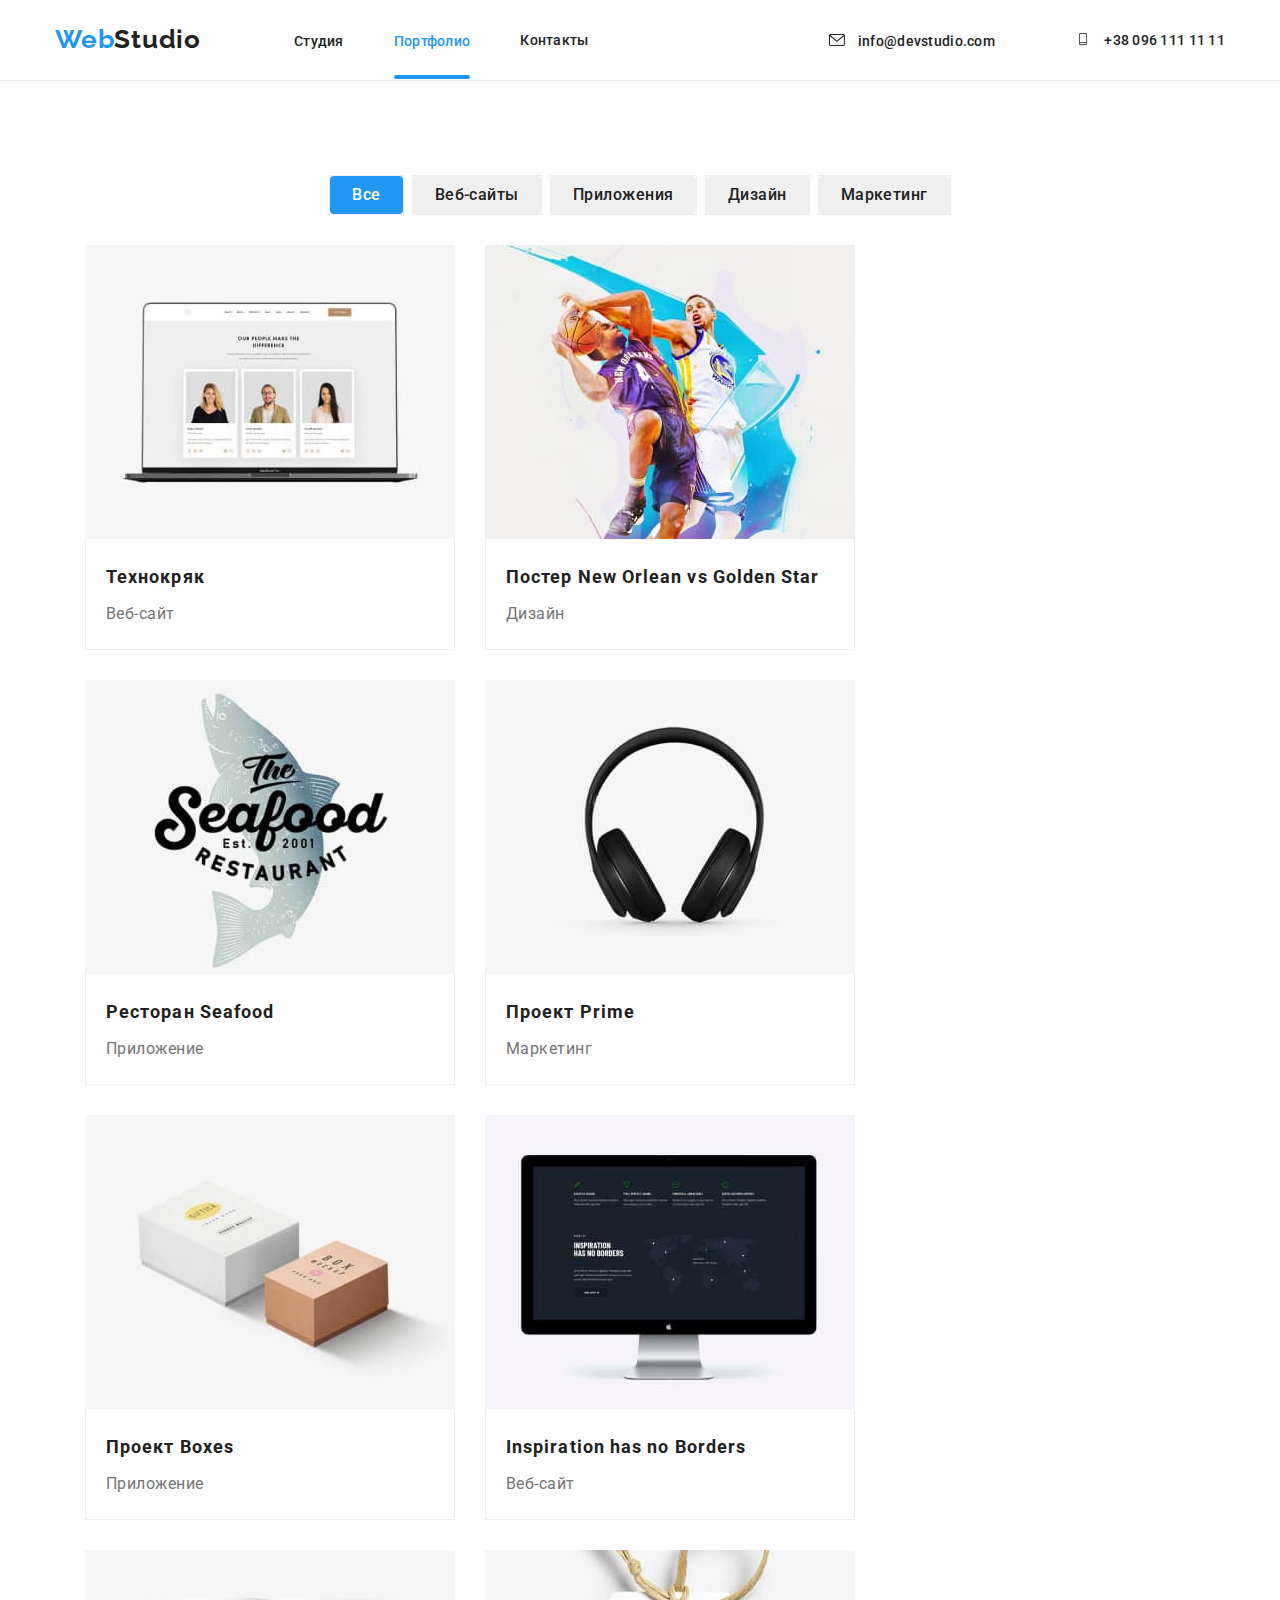
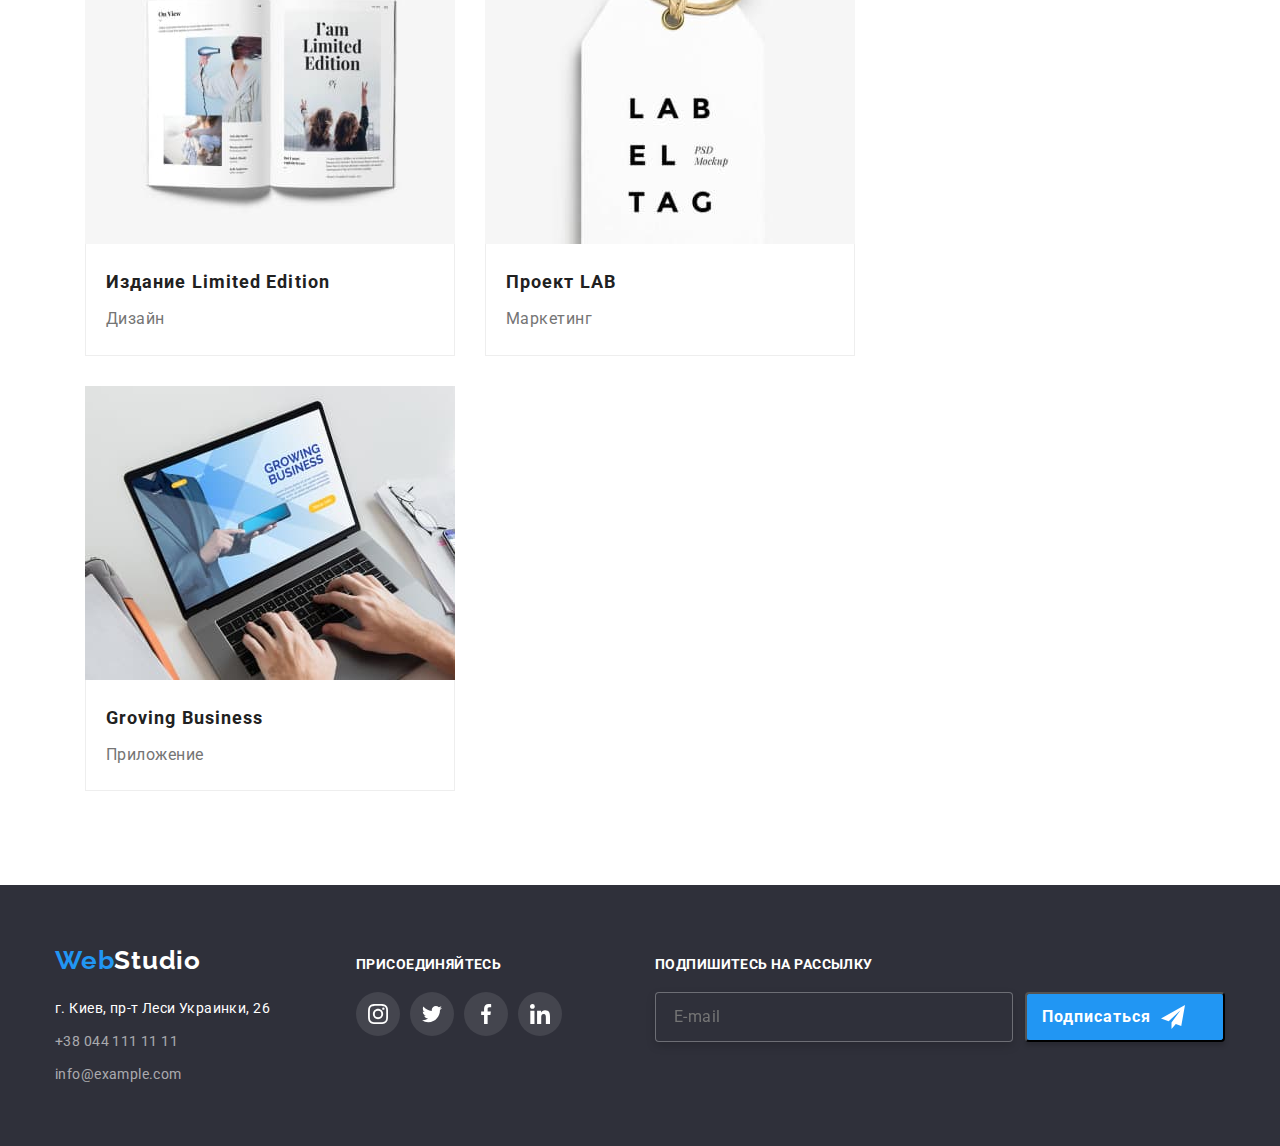
==== portfolio.html @ 5fe562ab "first commit" ====
<!--PORTFOLIO-NAVIGATION-->

<!DOCTYPE html>
<html lang="ru">

<head>
    <meta charset="UTF-8">
    <meta http-equiv="X-UA-Compatible" content="IE=edge">
    <meta name="viewport" content="width=device-width, initial-scale=1.0">
    <title>WebStudio</title>
    <link rel="preconnect" href="https://fonts.googleapis.com">
    <link rel="preconnect" href="https://fonts.gstatic.com" crossorigin>
    <link href="https://fonts.googleapis.com/css2?family=Raleway:wght@700&family=Roboto:wght@400;500;700;900&display=swap"
        rel="stylesheet"> 
    <link rel="stylesheet" href="./css/styles.css">
    <link rel="stylesheet" href="https://cdnjs.cloudflare.com/ajax/libs/modern-normalize/1.0.0/modern-normalize.min.css" />
    <link rel="stylesheet" href="./css/main.min.css">
</head>


<!--HEADER-->
<header class="header">
    <div class="container header-container">
        <nav class="navigation">
            <a class="logo link" href="./">
                <span class="web">Web</span><span class="studio">Studio</span>
            </a>
            <ul class="menu-list list">
                <li class="menu-item">
                    <a class="menu-link link" href="./index.html">Студия</a>
                </li>
                <li class="menu-item">
                    <a class="menu-link link current" href="./portfolio.html">Портфолио</a>
                </li>
                <li class="menu-item">
                    <a class="menu-link link" href="">Контакты</a>
                </li>
            </ul>
        </nav>
        <ul class="menu-list list">
            <li class="menu-item">
                <a class="mail-link link" href="mailto:info@devstudio.com">
                    <svg class="header-social-list-icon">
                        <use href="./image/for-sprite/sprite.svg#icon-envelope"></use>
                    </svg>
                    info@devstudio.com</a>
            </li>
            <li class="menu-item">
                <a class="tel-link link" href="tel:+380961111111">
                    <svg class="header-social-list-icon">
                        <use href="./image/for-sprite/sprite.svg#icon-cell"></use>
                    </svg>
                    +38 096 111 11 11</a>
            </li>
        </ul>
    </div>
</header>
<main>

    <!--FILTERS-->

    <section class="filters">
        <div class="container">
            <h2 hidden>Портфолио</h2>
            <ul class="filters-list list section-filters">
                <li class="filters-list-item">
                    <button class="filters-title modal-btn-portfolio" type="button">Все</button>
                </li>
                <li class="filters-list-item">
                    <button class="filters-title" type="button">Веб-сайты</button>
                </li>
                <li class="filters-list-item">
                    <button class="filters-title" type="button">Приложения</button>
                </li>
                <li class="filters-list-item">
                    <button class="filters-title" type="button">Дизайн</button>
                </li>
                <li class="filters-list-item">
                    <button class="filters-title" type="button">Маркетинг</button>
                </li>
            </ul>
        
    

            <!--PROJECT-->


            <h2 hidden>Проэкты</h2>
            <ul class="project-list list">
                <li class="project-list-item">
        <a href="" class="project-list-link-wrapper link">
            <div class="project-list-img-wrapper">
                    <img src="./image-portfolio/portfolio-img_1.jpg" alt="ноут-бук" width="370" height="294">
                    <p class="overlay">Технокряк это современная площадка распространения коронавируса. Компании используют эту платформу для цифрового
                    шпионажа и атак на защищённые сервера конкурентов.</p>
            </div>
            <div class="project-description-item-project">    
                    <h3 class="project-description">
                        Технокряк
                    </h3>
                    <p class="project-description-item">
                        Веб-сайт
                    </p>
            </div>
        </a>
                </li>
                <li class="project-list-item">
        <a href="" class="project-list-link-wrapper link">
            <div class="project-list-img-wrapper">
                    <img src="./image-portfolio/portfolio-img_2.jpg" alt="баскетбол" width="370" height="294">
                    <p class="overlay">Технокряк это современная площадка распространения коронавируса. Компании используют эту платформу
                        для цифрового
                        шпионажа и атак на защищённые сервера конкурентов.</p>
            </div>
            <div class="project-description-item-project">
                    <h3 lang="en" class="project-description">
                        Постер New Orlean vs Golden Star
                    </h3>
                    <p class="project-description-item">
                        Дизайн
                    </p>
            </div>
        </a>
                </li>
                <li class="project-list-item">
        <a href="" class="project-list-link-wrapper link">
            <div class="project-list-img-wrapper">
                    <img src="./image-portfolio/portfolio-img_3.jpg" alt="рыбка" width="370" height="294">
                    <p class="overlay">Технокряк это современная площадка распространения коронавируса. Компании используют эту платформу
                        для цифрового
                        шпионажа и атак на защищённые сервера конкурентов.</p>
            </div>
            <div class="project-description-item-project">
                    <h3 lang="en" class="project-description">
                        Ресторан Seafood
                    </h3>
                    <p class="project-description-item">
                        Приложение
                    </p>
            </div>
        </a>
                </li>
                <li class="project-list-item">
        <a href="" class="project-list-link-wrapper link">
            <div class="project-list-img-wrapper">
                    <img src="./image-portfolio/portfolio-img_4.jpg" alt="наушники" width="370" height="294">
                    <p class="overlay">Технокряк это современная площадка распространения коронавируса. Компании используют эту платформу
                        для цифрового
                        шпионажа и атак на защищённые сервера конкурентов.</p>
            </div>
            <div class="project-description-item-project">
                    <h3 lang="en" class="project-description">
                        Проект Prime
                    </h3>
                    <p class="project-description-item">
                        Маркетинг
                    </p>
            </div>
        </a>
                </li>
                <li class="project-list-item">
        <a href="" class="project-list-link-wrapper link">
            <div class="project-list-img-wrapper">
                    <img src="./image-portfolio/portfolio-img_5.jpg" alt="коробки" width="370" height="294">
                    <p class="overlay">Технокряк это современная площадка распространения коронавируса. Компании используют эту платформу
                        для цифрового
                        шпионажа и атак на защищённые сервера конкурентов.</p>
            </div>
            <div class="project-description-item-project">
                    <h3 lang="en" class="project-description">
                        Проект Boxes
                    </h3>
                    <p class="project-description-item">
                        Приложение
                    </p>
            </div>
        </a>
                </li>
                <li class="project-list-item">
        <a href="" class="project-list-link-wrapper link">
            <div class="project-list-img-wrapper">
                    <img src="./image-portfolio/portfolio-img_6.jpg" alt="монитор" width="370" height="294">
                    <p class="overlay">Технокряк это современная площадка распространения коронавируса. Компании используют эту платформу
                        для цифрового
                        шпионажа и атак на защищённые сервера конкурентов.</p>
            </div>
            <div class="project-description-item-project">
                    <h3 lang="en" class="project-description">
                        Inspiration has no Borders
                    </h3>
                    <p class="project-description-item">
                        Веб-сайт
                    </p>
            </div>
        </a>
                </li>
                <li class="project-list-item">
        <a href="" class="project-list-link-wrapper link">
            <div class="project-list-img-wrapper">
                    <img src="./image-portfolio/portfolio-img_7.jpg" alt="книга" width="370" height="294">
                    <p class="overlay">Технокряк это современная площадка распространения коронавируса. Компании используют эту платформу
                        для цифрового
                        шпионажа и атак на защищённые сервера конкурентов.</p>
            </div>
            <div class="project-description-item-project">
                    <h3 lang="en" class="project-description">
                        Издание Limited Edition
                    </h3>
                    <p class="project-description-item">
                        Дизайн
                    </p>
            </div>
        </a>
                </li>
                <li class="project-list-item">
        <a href="" class="project-list-link-wrapper link">
            <div class="project-list-img-wrapper">
                    <img src="./image-portfolio/portfolio-img_8.jpg" alt="значек" width="370" height="294">
                    <p class="overlay">Технокряк это современная площадка распространения коронавируса. Компании используют эту платформу
                        для цифрового
                        шпионажа и атак на защищённые сервера конкурентов.</p>        
            </div>
            <div class="project-description-item-project">
                    <h3 lang="en" class="project-description">
                        Проект LAB
                    </h3>
                    <p class="project-description-item">
                        Маркетинг
                    </p>
            </div>
        </a>
                </li>
                <li class="project-list-item">
        <a href="" class="project-list-link-wrapper link">
            <div class="project-list-img-wrapper">
                    <img src="./image-portfolio/portfolio-img_9.jpg" alt="печатает на ноут-буке" width="370" height="294">
                    <p class="overlay">Технокряк это современная площадка распространения коронавируса. Компании используют эту платформу
                        для цифрового
                        шпионажа и атак на защищённые сервера конкурентов.</p>
            </div>
            <div class="project-description-item-project">
                    <h3 lang="en" class="project-description">
                        Groving Business
                    </h3>
                    <p class="project-description-item">
                        Приложение
                    </p>
            </div>
        </a>
                </li>
            </ul>
        </div>
    </section>
</main>

    <!--CONTACT INFORMATION PORTFOLIO-->

    <footer class="footer container-portfolio">
        <div class="contact container">

        <div class="footer-adress">
            <a class="logo-footer link" href="./">
                <span class="web">Web</span><span class="studio-logo">Studio</span>
            </a>
            <ul class="footer-list list">
                <li class="footer-contact">
                    <a class="contact-adress-link link" href="https://goo.gl/maps/T49ANadvn7GRpvFc9" target="_blank"
                        rel="noopener noreferrer">г. Киев, пр-т Леси Украинки, 26</a>
                </li>
                <li class="footer-contact">
                    <a class="contact-link link" href="tel:+380441111111">+38 044 111 11 11</a>
                </li>
                <li class="footer-contact">
                    <a class="contact-link link" href="mailto:info@example.com">info@example.com</a>
                </li>
            </ul>
        </div>
        
        <div class="footer-list-adress">
                
                    <p class="footer-social-contact-link">
                        Присоединяйтесь
                    </p>
                
            
            <ul class="footer-social-list list">
                <li class="footer-social-list-item">
                    <a href="" class="footer-social-list-link">
                        <svg class="social-list-icon">
                            <use href="./image/for-sprite/sprite.svg#icon-instagram"></use>
                        </svg>
                    </a>
                </li>
                <li class="footer-social-list-item">
                    <a href="" class="footer-social-list-link">
                        <svg class="social-list-icon">
                            <use href="./image/for-sprite/sprite.svg#icon-twitter"></use>
                        </svg>
                    </a>
                </li>
                <li class="footer-social-list-item">
                    <a href="" class="footer-social-list-link">
                        <svg class="social-list-icon">
                            <use href="./image/for-sprite/sprite.svg#icon-facebook"></use>
                        </svg>
                    </a>
                </li>
                <li class="footer-social-list-item">
                    <a href="" class="footer-social-list-link">
                        <svg class="social-list-icon">
                            <use href="./image/for-sprite/sprite.svg#icon-linkedin"></use>
                        </svg>
                    </a>
                </li>
            </ul>
        </div>
        <div class="footer-social-form">
            <p class="footer-social-form-head">
                Подпишитесь на рассылку
            </p>
        <form action="#" class="footer-form-input-wrapper">
                <input type="email" class="footer-form-email" name="user-email" placeholder="E-mail" required>
                <button type="submit" class="footer-form-btn">Подписаться
                    <svg class="footer-form-icon"><use href=./image/for-sprite/sprite.svg#icon-icon-send></use>
                    </svg>
                </button>
            
        </form>
        </div>
    </div>
        </div>
    </footer>

    
    
</body>
---- css/styles.css ----
/* ========= HEADER ========== */




/* ========= END HEADER ========== */

/* ========= HERO ========== */





/* ========= END HERO ========== */

/* ========= FEATURES ========== */



/* ========= END FEATURES ========== */

/* ========= BOX ========== */



/* ========= END BOX ========== */

/* ========= ABOUT ========== */



/* ========= END ABOUT ========== */




/* ========= REGULAR CUSTOMERS ========== */



/* ========= END REGULAR CUSTOMERS ========== */


/* ========= CONTACT INFORMATION ========== */










/* ========= END CONTACT INFORMATION ========== */


/* ========= PORTFOLIO-NAVIGATION ========== */


/* ========= HEADER ========== */

.header {
border-bottom: 1px solid #ececec;
}

.logo {
margin-right: 93px;
font-family: var(--secondary-font);
font-weight: 700;
font-size: 26px;
line-height: 1.20;
letter-spacing: 0.03em;
color: var(--accent-color);
}

.menu-item:not(:last-child) {
margin-right: 50px;
}

.studio {
    color: var(--meny-color);
}

.menu-link,
.mail-link,
.tel-link {
font-weight: 500;
font-size: 14px;
line-height: 1.15;
letter-spacing: 0.02em;
}

.menu-link {
color: var(--meny-color);
position: relative;
}

.mail-link,
.tel-link {
 color: var(--tel-link-color);   
}

.menu-link:hover,
.menu-link:focus {
color: var(--accent-color);
}

.menu-link.current {
color: var(--accent-color);
}

.mail-link {
color: var(--tel-link-color);
margin-left: auto;
margin-right: 30px;
}

.mail-link:hover,
.mail-link:focus {
color: var(--accent-color); 
}

.tel-link:hover,
.tel-link:focus {
color: var(--accent-color);
}


/* ========= END HEADER ========== */

/* ========= FILTERS ========== */


.filters {
padding-top: 94px;
padding-bottom: 94px;
}


.section-filters {
display: flex;
justify-content: center;
margin-bottom: 50px;
}

.filters-list-item {
background: var(--title-text-color);
border: 1px solid #EEEEEE;
box-sizing: border-box;
}

.filters-title {
font-family: var(--main-font);
height: 38px;
padding-left: 22px;
padding-top: 6px;
padding-right: 22px;
padding-bottom: 6px;
font-weight: 500;
font-size: 16px;
line-height: 1.63;
letter-spacing: 0.03em;
cursor: pointer;
color: var(--meny-color);
border: none;
border-radius: 4px;
transition: background-color 500ms, fill 500ms linear;
}



.modal-btn-portfolio {
padding-left: 22px;
padding-top: 6px;
padding-right: 22px;
padding-bottom: 6px;
font-weight: 500;
font-size: 16px;
line-height: 1.63;
cursor: pointer;
background: var(--accent-color);
display: flex;
align-items: center;
text-align: center;
letter-spacing: 0.03em;
color: var(--title-text-color);
}


 .rectangle {
position: absolute;
background: var(--accent-color);
color: var(--title-text-color);
}

.filters-title:hover,
.filters-title:focus {
    color: var(--title-text-color);
    background-color: var(--accent-color);
    box-shadow: 0px 1px 1px rgba(0, 0, 0, 0.12), 0px 4px 4px rgba(0, 0, 0, 0.06), 1px 4px 6px rgba(0, 0, 0, 0.16);
}

/* ========= END FILTERS ========== */

/* ========= PROJECT ========== */

.project-list-link-wrapper {
display: block;
}
    
.project-list-link-wrapper:hover,
.project-list-link-wrapper:focus {
box-shadow: 0px 1px 1px rgba(0, 0, 0, 0.12), 0px 4px 4px rgba(0, 0, 0, 0.06), 1px 4px 6px rgba(0, 0, 0, 0.16);
}

.project-description {
font-family: var(--main-font);
font-weight: 700;
font-size: 18px;
line-height: 2;
letter-spacing: 0.06em;
color: var(--meny-color);
}

.project-description-item {
font-family: var(--main-font);
margin-top: 4px;
font-weight: 400;
font-size: 16px;
line-height: 1.88;
letter-spacing: 0.03em;
color: var(--tel-link-color);
}

.project-description-item-project {
background: var(--title-text-color);
padding-left: 24px;
padding-bottom: 20px;
box-sizing: border-box;
border: 1px solid #EEEEEE;
border-top: 0;
padding: 20px;
padding-right: 24px;
}

.project-list {
margin-left: 215px;
display: flex;
flex-wrap: wrap;
margin-top: -30px;
margin-left: -30px;
}

.project-list-item {
flex-basis: calc((100% - 3 * 30px) / 3);
margin-top: 30px;
margin-left: 30px;
}

.filters-list-item:not(:last-child) {
margin-right: 8px;
}

.project-list-link-wrapper {
display: block;
}

.project-list-img-wrapper {
position: relative;
overflow: hidden;
}

.overlay {
font-family: var(--main-font);
font-weight: 400;
font-size: 18px;
line-height: 28px;
letter-spacing: 0.03em;
position: absolute;
background-color: rgba(33, 150, 243, 0.9);
color: var(--title-text-color);
overflow: auto;
padding-left: 24px;
padding-right: 24px;
padding-top: 63px;
top: 0;
left: 0;
width: 100%;
height: 100%;

transform: translateY(100%);
transition: transform 500ms linear;
}

.project-list-link-wrapper:hover .overlay,
.project-list-link-wrapper:focus .overlay {
transform: translateY(0%);
}

/* ========= END PROJECT ========== */

/* ========= CONTACT INFORMATION PORTFOLIO ========== */


.container-portfolio {
background: var(--background-color);
}

.studio-logo {
color: var(--title-text-color);
}

.contact-adress-link {
color: var(--title-text-color);
}

.contact-link {
color: var(--contact-color);
}

/* ========= END CONTACT INFORMATION PORTFOLIO ========== */

/* ========= END PORTFOLIO-NAVIGATION ========== */
---- css/main.min.css ----
:root{--main-font: 'Roboto', sans-serif;--secondary-font: 'Raleway', sans-serif ;--accent-color: #2196F3;--meny-color: #212121;--tel-link-color: #757575;--title-text-color: #FFFFFF;--background-color: #2F303A;--contact-color: rgba(255, 255, 255, 0.6);--background-button: #188CE8;--background-about: #F5F4FA;--background-section: #E5E5E5}h1,h2,h3,h4,h5,h6,p{margin-top:0;margin-bottom:0}ul,ol{margin-top:0;margin-bottom:0;padding-left:0}img{display:block}.list{list-style:none;padding-left:0;margin:0}.link{text-decoration:none;color:inherit}.body{font-family:var(--main-font)}.section{padding-top:94px;padding-bottom:94px}.container{width:1200px;margin:0 auto;padding-left:15px;padding-right:15px}.modal-btn{font-family:var(--main-font);border:none;padding:10px 32px;font-weight:700;font-size:16px;line-height:1.88;cursor:pointer;background:var(--accent-color);text-align:center;letter-spacing:0.06em;color:var(--title-text-color);box-shadow:0px 4px 4px rgba(0,0,0,0.15);border-radius:4px;transition:color 250ms linear}.button{width:200px;height:50px;margin-top:430px;margin-bottom:200px;margin-left:700px;margin-right:700px}.modal-btn:hover,.modal-btn:focus{background:var(--background-button)}.social-list{display:flex;justify-content:space-between}.social-list-icon{width:20px;height:20px}.social-list-link{display:flex;align-items:center;justify-content:center;width:44px;height:44px;border-radius:50%;background-color:var(--title-text-color);fill:#AFB1B8;transition:background-color 500ms, fill 500ms linear}.social-list-link:hover,.social-list-link:focus{fill:var(--title-text-color);background-color:var(--accent-color)}.backdrop{position:fixed;top:0;left:0;width:100vw;height:100vh;background-color:rgba(0,0,0,0.2);transition:opacity 500ms linear, visibility 500ms linear}.is-hidden{opacity:0;visibility:hidden;pointer-events:none}.modal{position:absolute;left:50%;top:50%;width:528px;height:581px;background:var(--title-text-color);transform:translate(-50%, -50%);padding:40px}.close-btn{position:absolute;top:8px;right:8px;width:30px;height:30px;border-radius:50%;border:1px solid rgba(0,0,0,0.1);background-color:transparent;cursor:pointer;padding:0}.modal-button-icon{align-items:center;fill:#000000;width:11px;height:11px}.modal-button-icon:hover{fill:var(--accent-color)}.modal-form{display:flex;flex-direction:column}.modal-form-head{font-family:Roboto;font-size:20px;line-height:23px;font-weight:700;text-align:center;letter-spacing:0.03em;color:#212121;margin-bottom:12px}.modal-form-field{font-family:var(--main-font);font-weight:400;font-size:12px;line-height:14px;margin-bottom:10px;letter-spacing:0.01em;color:#757575}.modal-form-input-wrapper{position:relative;display:block;margin-top:4px}.modal-form-input{width:100%;height:40px;border:1px solid rgba(33,33,33,0.2);border-radius:4px;padding-left:42px;transition:border-color 250ms linear}.modal-form-input:focus{outline:none;border-color:var(--accent-color)}.modal-form-icon{position:absolute;top:50%;left:15px;transform:translateY(-50%);display:block;width:18px;height:18px;fill:#212121;transition:fill 250ms linear}.modal-form-input:focus+.modal-form-icon{fill:var(--accent-color)}.modal-form-message{font-family:var(--main-font);width:100%;height:120px;margin-top:4px;padding:12px 16px;border:1px solid rgba(33,33,33,0.2);border-radius:4px;resize:none;transition:fill 250ms linear}.modal-form-message::placeholder{text-transform:uppercase;color:rgba(117,117,117,0.5)}.modal-form-message:focus{outline:none;border-color:var(--accent-color)}.modal-form-checkbox:checked+.modal-form-checkbox-label::before{background-image:url("../image/icon-check.svg");background-color:#188CE8;background-position:center;background-origin:padding-box;background-repeat:no-repeat}.modal-form-checkbox:focus+.modal-form-checkbox-label::before{border-color:var(--accent-color)}.visyally-hidden{position:absolute;width:1px;height:1px;margin:-1px;padding:0;overflow:hidden;border:0;clip:rect(0 0 0 0)}.modal-form-checkbox-label{display:flex;align-items:center;font-size:14px;margin-bottom:20px}.modal-form-checkbox-label::before{display:block;content:"";width:16px;height:15px;border:1px solid #212121;cursor:pointer;margin-right:10px}.modal-form-btn{align-self:center;width:200px;height:50px;background:#2196F3;box-shadow:0px 4px 4px rgba(0,0,0,0.15);border-radius:4px;cursor:pointer;font-family:var(--main-font);font-weight:700;font-size:16px;line-height:30px;letter-spacing:0.06em;color:var(--title-text-color)}.modal-form-btn:focus,.modal-form-btn:hover{background:var(--accent-color);transition:fill 250ms linear}.header-container{display:flex;align-items:center}.navigation{display:flex;align-items:center}.menu-list{display:flex;margin-left:auto;margin-top:0px;margin-bottom:0px;padding-left:0px;flex-shrink:0;align-items:center}.menu-link.current::before{display:block;content:"";width:100%;height:4px;background-color:#2196F3;border-radius:2px;position:absolute;bottom:2px}.header-social-list-icon{margin-right:10px;width:16px;height:12px;background-position:center;fill:currentColor}.icon-cell{width:10px;height:16px}.logo{margin-right:93px;padding-top:24px;padding-bottom:25px;font-family:var(--secondary-font);font-weight:700;font-size:26px;line-height:1.20;letter-spacing:0.03em;color:var(--accent-color)}.menu-item:not(:last-child){height:16px}.studio{color:var(--meny-color)}.menu-link,.mail-link,.tel-link{font-family:var(--main-font);font-weight:500;font-size:14px;line-height:1.15;letter-spacing:0.02em;color:var(--meny-color);padding-top:32px;padding-bottom:32px;transition:color 250ms linear}.menu-link:hover,.menu-link:focus{color:var(--accent-color)}.mail-link:hover,.mail-link:focus{color:var(--accent-color);font-size:14px;line-height:16px}.tel-link:hover,.tel-link:focus{color:var(--accent-color)}.hero{background-color:var(--background-color);background-image:linear-gradient(rgba(47,48,58,0.4), rgba(47,48,58,0.4)),url(../image/hero-img.jpg);background-size:cover;padding-top:200px;padding-bottom:200px;text-align:center}.container-section{max-width:1600px;margin:auto}.hero-title{font-family:var(--main-font);width:696px;font-weight:900;font-size:44px;line-height:1.37;text-align:center;letter-spacing:0.06em;text-transform:uppercase;color:var(--title-text-color);margin:0 auto;margin-bottom:30px}.features{padding-top:94px;padding-bottom:94px}.vector-list{display:flex;justify-content:space-between;align-items:center;justify-content:center;width:270px;height:120px;border-radius:4px;background-color:var(--background-about);margin-bottom:30px}.features-list{display:flex;margin-top:-30px;margin-left:-30px}.features-list-item{width:270px;flex-basis:calc((100% - 4 * 30px) / 4);margin-top:30px;margin-left:30px}.features-title{font-family:var(--main-font);font-size:14px;line-height:1.15;letter-spacing:0.03em;color:var(--meny-color);line-height:1.14;letter-spacing:0.03em;text-transform:uppercase;margin-bottom:10px}.description{width:270px}.description,.contact-adress-link,.contact-link{font-family:var(--main-font);font-weight:400;font-size:14px;line-height:1.72;letter-spacing:0.03em;color:var(--tel-link-color)}.box{background:var(--title-text-color);padding-bottom:94px}.box-about-title{font-family:var(--main-font);font-weight:700;font-size:36px;line-height:1.17;text-align:center;letter-spacing:0.03em;color:var(--meny-color);margin-bottom:50px}.box-list{display:flex;justify-content:space-between}.box-list-item{position:relative;width:370px}.box-about-item{position:absolute;bottom:0;left:0;width:100%;height:70px;padding-top:27px;padding-bottom:27px;font-family:var(--main-font);font-style:normal;font-weight:700;font-size:14px;line-height:16px;text-align:center;letter-spacing:0.03em;text-transform:uppercase;color:var(--title-text-color);background-color:rgba(47,48,58,0.8)}.about{background:var(--background-about)}.box-about-title{text-align:center}.about-list{display:flex;margin-top:-30px;margin-left:-30px}.about-list-item{margin-top:30px;margin-left:30px;width:270px;box-shadow:0px 1px 3px rgba(0,0,0,0.12),0px 1px 1px rgba(0,0,0,0.14),0px 2px 1px rgba(0,0,0,0.2);border-radius:0px 0px 4px 4px}.about-description{margin-bottom:10px}.about-description,.about-description-item{font-family:var(--main-font);text-align:center;font-weight:500;font-size:16px;line-height:1.19;letter-spacing:0.03em;color:var(--meny-color)}.about-description-item{font-weight:400;color:var(--tel-link-color);margin-bottom:16px}.about-description-item-staff{background:var(--title-text-color);padding-top:30px;padding-bottom:30px;padding-left:32px;padding-right:30px}.footer{padding-top:60px;padding-bottom:60px}.contact{display:flex;align-items:baseline}.footer-adress{flex-grow:1}.container-contact{background:var(--background-color);padding-top:60px}.logo-footer{font-family:var(--secondary-font);font-weight:700;font-size:26px;line-height:1.20;letter-spacing:0.03em;color:var(--accent-color)}.studio-logo{color:var(--title-text-color)}.footer-list{margin-top:20px}.contact-adress-link{font-family:var(--main-font);color:var(--title-text-color)}.contact-link{font-family:var(--main-font);color:var(--contact-color)}.footer-contact{margin-top:9px}.footer-list-adress{display:block;box-sizing:inherit;margin-left:70px}.footer-social-list{display:inline-flex}.footer-social-list-item:not(:last-child){margin-right:10px}.footer-social-contact-link{font-family:var(--main-font);margin-bottom:20px;font-weight:700;font-size:14px;line-height:16px;letter-spacing:0.03em;text-transform:uppercase;color:var(--title-text-color)}.footer-social-list-link{display:flex;align-items:center;justify-content:center;width:44px;height:44px;border-radius:50%;background-color:rgba(255,255,255,0.1);fill:var(--title-text-color);transition:background-color 500ms, fill 500ms linear}.footer-social-list-link:hover,.footer-social-list-link:focus{fill:var(--title-text-color);background-color:var(--accent-color)}.footer-social-form{margin-left:93px}.footer-social-form{font-family:var(--main-font);font-weight:700;font-size:14px;line-height:16px;letter-spacing:0.03em;text-transform:uppercase;color:var(--title-text-color)}.footer-social-form-head{margin-bottom:20px}.footer-form-input-wrapper{display:flex;align-items:center}.footer-form-email{display:inline-block;width:358px;height:50px;border:1px solid rgba(255,255,255,0.3);box-sizing:border-box;filter:drop-shadow(0px 4px 4px rgba(0,0,0,0.15));border-radius:4px;background:#2F303A;resize:none}.footer-form-email::placeholder{width:47px;height:20px;padding-left:16px;padding-top:15px;padding-bottom:15px;font-family:var(--main-font);font-weight:normal;font-size:16px;line-height:20px;display:flex;align-items:center;letter-spacing:0.03em;fill:rgba(255,255,255,0.6)}.footer-form-email:focus,.footer-form-email:hover{fill:var(--accent-color)}.footer-form-btn{align-items:center;display:flex;padding:6px 15px;width:200px;height:50px;background:#2196F3;box-shadow:0px 4px 4px rgba(0,0,0,0.15);border-radius:4px;cursor:pointer;font-family:var(--main-font);font-weight:700;font-size:16px;line-height:30px;letter-spacing:0.06em;color:var(--title-text-color);margin-left:12px}.footer-form-btn:focus,.footer-form-btn:hover{background:var(--accent-color);transition:fill 250ms linear}.footer-form-icon{width:24px;height:24px;fill:#FFFFFF;margin-left:10px}
/*# sourceMappingURL=main.min.css.map */
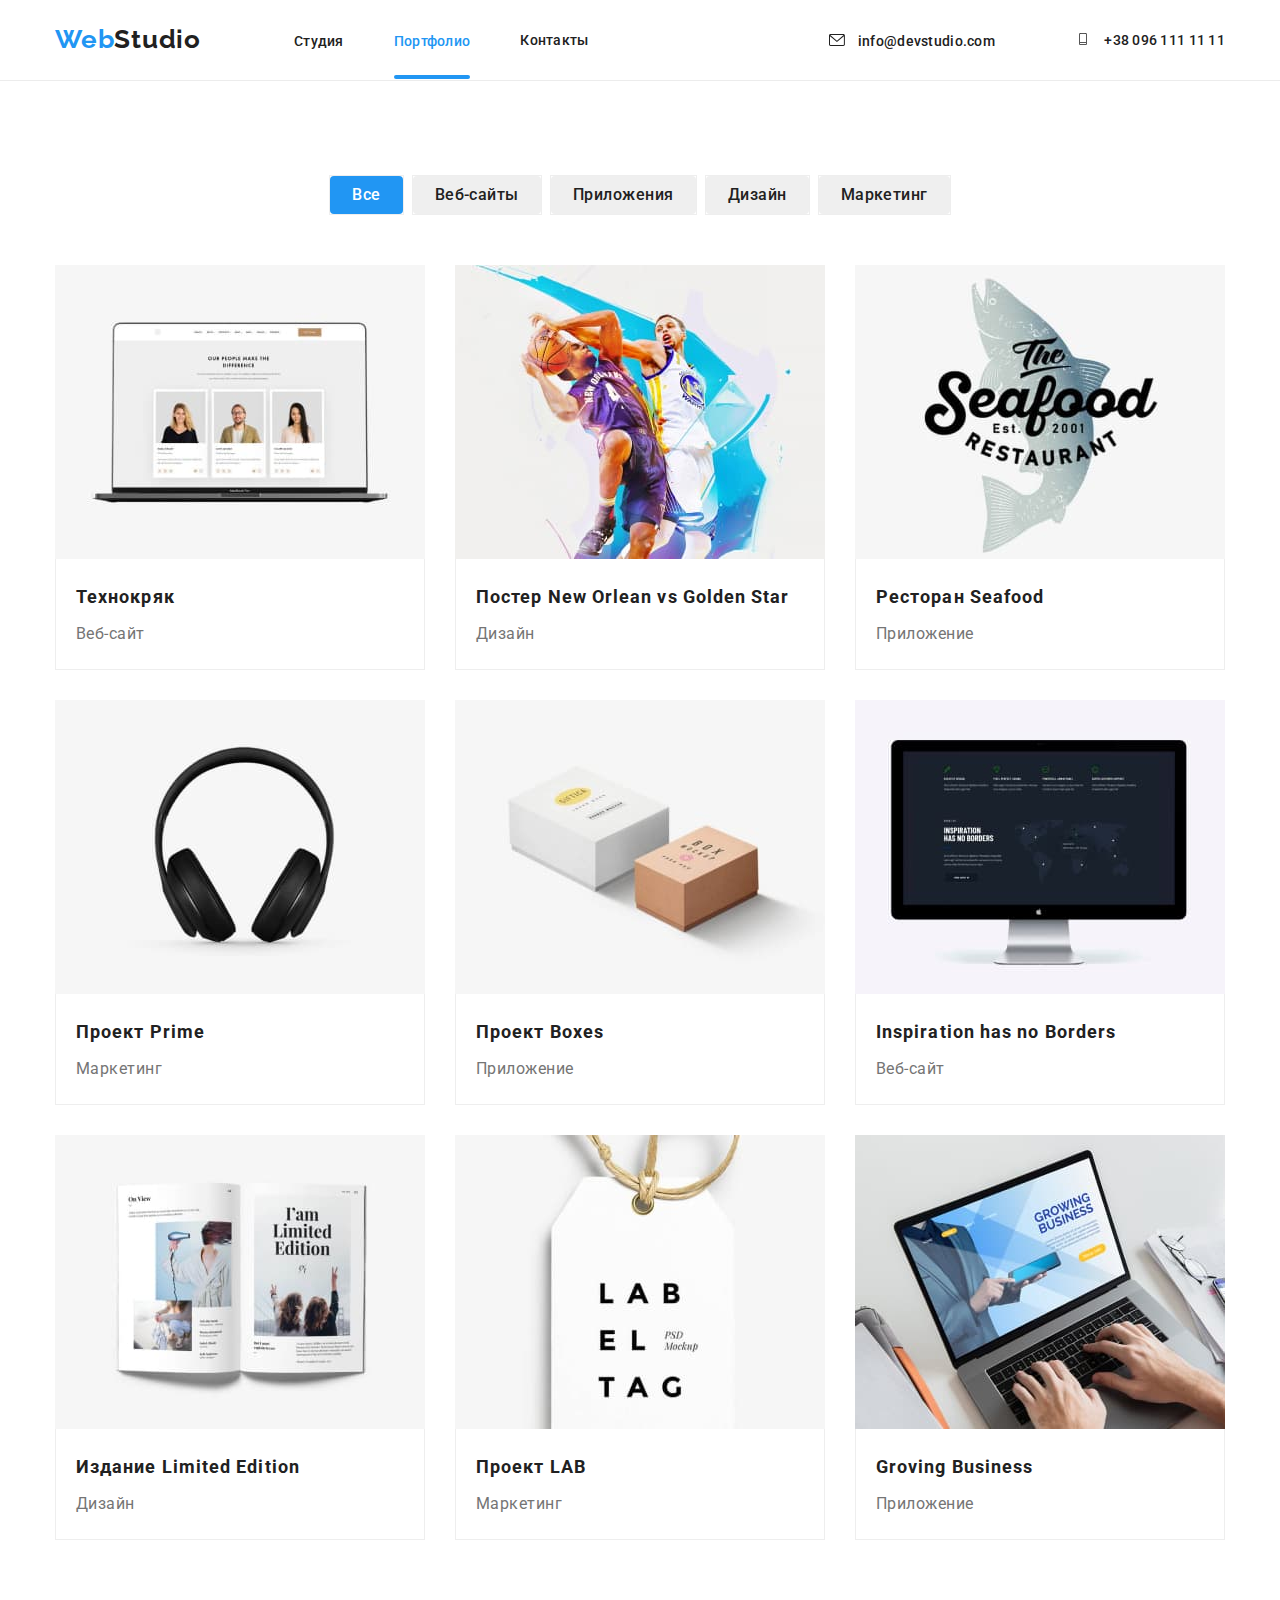
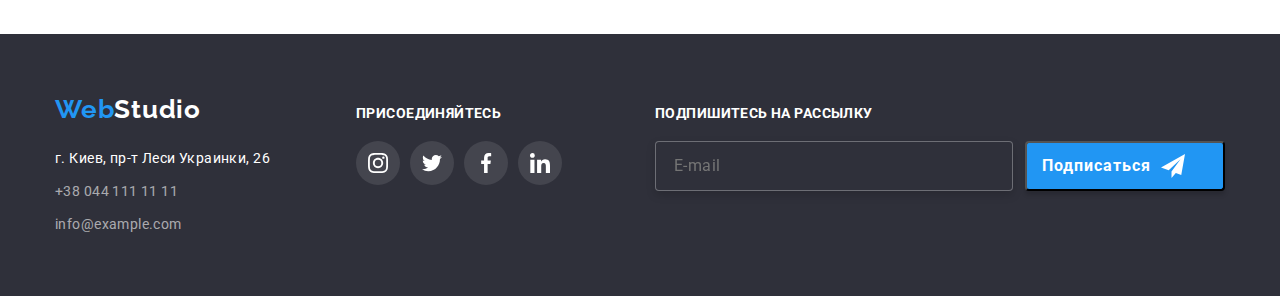
==== commit 63280edd: "dz7" ====
--- a/portfolio.html
+++ b/portfolio.html
@@ -62,7 +62,7 @@
     <section class="filters">
         <div class="container">
             <h2 hidden>Портфолио</h2>
-            <ul class="filters-list list section-filters">
+            <ul class="filters-list section-filters">
                 <li class="filters-list-item">
                     <button class="filters-title modal-btn-portfolio" type="button">Все</button>
                 </li>
@@ -86,7 +86,7 @@
 
 
             <h2 hidden>Проэкты</h2>
-            <ul class="project-list list">
+            <ul class="project-list">
                 <li class="project-list-item">
         <a href="" class="project-list-link-wrapper link">
             <div class="project-list-img-wrapper">
--- a/css/styles.css
+++ b/css/styles.css
@@ -255,7 +255,8 @@
 }
 
 .project-list {
-margin-left: 215px;
+padding: 0;
+/* margin-left: 215px; */
 display: flex;
 flex-wrap: wrap;
 margin-top: -30px;
--- a/css/main.min.css
+++ b/css/main.min.css
@@ -1,2 +1,2 @@
-:root{--main-font: 'Roboto', sans-serif;--secondary-font: 'Raleway', sans-serif ;--accent-color: #2196F3;--meny-color: #212121;--tel-link-color: #757575;--title-text-color: #FFFFFF;--background-color: #2F303A;--contact-color: rgba(255, 255, 255, 0.6);--background-button: #188CE8;--background-about: #F5F4FA;--background-section: #E5E5E5}h1,h2,h3,h4,h5,h6,p{margin-top:0;margin-bottom:0}ul,ol{margin-top:0;margin-bottom:0;padding-left:0}img{display:block}.list{list-style:none;padding-left:0;margin:0}.link{text-decoration:none;color:inherit}.body{font-family:var(--main-font)}.section{padding-top:94px;padding-bottom:94px}.container{width:1200px;margin:0 auto;padding-left:15px;padding-right:15px}.modal-btn{font-family:var(--main-font);border:none;padding:10px 32px;font-weight:700;font-size:16px;line-height:1.88;cursor:pointer;background:var(--accent-color);text-align:center;letter-spacing:0.06em;color:var(--title-text-color);box-shadow:0px 4px 4px rgba(0,0,0,0.15);border-radius:4px;transition:color 250ms linear}.button{width:200px;height:50px;margin-top:430px;margin-bottom:200px;margin-left:700px;margin-right:700px}.modal-btn:hover,.modal-btn:focus{background:var(--background-button)}.social-list{display:flex;justify-content:space-between}.social-list-icon{width:20px;height:20px}.social-list-link{display:flex;align-items:center;justify-content:center;width:44px;height:44px;border-radius:50%;background-color:var(--title-text-color);fill:#AFB1B8;transition:background-color 500ms, fill 500ms linear}.social-list-link:hover,.social-list-link:focus{fill:var(--title-text-color);background-color:var(--accent-color)}.backdrop{position:fixed;top:0;left:0;width:100vw;height:100vh;background-color:rgba(0,0,0,0.2);transition:opacity 500ms linear, visibility 500ms linear}.is-hidden{opacity:0;visibility:hidden;pointer-events:none}.modal{position:absolute;left:50%;top:50%;width:528px;height:581px;background:var(--title-text-color);transform:translate(-50%, -50%);padding:40px}.close-btn{position:absolute;top:8px;right:8px;width:30px;height:30px;border-radius:50%;border:1px solid rgba(0,0,0,0.1);background-color:transparent;cursor:pointer;padding:0}.modal-button-icon{align-items:center;fill:#000000;width:11px;height:11px}.modal-button-icon:hover{fill:var(--accent-color)}.modal-form{display:flex;flex-direction:column}.modal-form-head{font-family:Roboto;font-size:20px;line-height:23px;font-weight:700;text-align:center;letter-spacing:0.03em;color:#212121;margin-bottom:12px}.modal-form-field{font-family:var(--main-font);font-weight:400;font-size:12px;line-height:14px;margin-bottom:10px;letter-spacing:0.01em;color:#757575}.modal-form-input-wrapper{position:relative;display:block;margin-top:4px}.modal-form-input{width:100%;height:40px;border:1px solid rgba(33,33,33,0.2);border-radius:4px;padding-left:42px;transition:border-color 250ms linear}.modal-form-input:focus{outline:none;border-color:var(--accent-color)}.modal-form-icon{position:absolute;top:50%;left:15px;transform:translateY(-50%);display:block;width:18px;height:18px;fill:#212121;transition:fill 250ms linear}.modal-form-input:focus+.modal-form-icon{fill:var(--accent-color)}.modal-form-message{font-family:var(--main-font);width:100%;height:120px;margin-top:4px;padding:12px 16px;border:1px solid rgba(33,33,33,0.2);border-radius:4px;resize:none;transition:fill 250ms linear}.modal-form-message::placeholder{text-transform:uppercase;color:rgba(117,117,117,0.5)}.modal-form-message:focus{outline:none;border-color:var(--accent-color)}.modal-form-checkbox:checked+.modal-form-checkbox-label::before{background-image:url("../image/icon-check.svg");background-color:#188CE8;background-position:center;background-origin:padding-box;background-repeat:no-repeat}.modal-form-checkbox:focus+.modal-form-checkbox-label::before{border-color:var(--accent-color)}.visyally-hidden{position:absolute;width:1px;height:1px;margin:-1px;padding:0;overflow:hidden;border:0;clip:rect(0 0 0 0)}.modal-form-checkbox-label{display:flex;align-items:center;font-size:14px;margin-bottom:20px}.modal-form-checkbox-label::before{display:block;content:"";width:16px;height:15px;border:1px solid #212121;cursor:pointer;margin-right:10px}.modal-form-btn{align-self:center;width:200px;height:50px;background:#2196F3;box-shadow:0px 4px 4px rgba(0,0,0,0.15);border-radius:4px;cursor:pointer;font-family:var(--main-font);font-weight:700;font-size:16px;line-height:30px;letter-spacing:0.06em;color:var(--title-text-color)}.modal-form-btn:focus,.modal-form-btn:hover{background:var(--accent-color);transition:fill 250ms linear}.header-container{display:flex;align-items:center}.navigation{display:flex;align-items:center}.menu-list{display:flex;margin-left:auto;margin-top:0px;margin-bottom:0px;padding-left:0px;flex-shrink:0;align-items:center}.menu-link.current::before{display:block;content:"";width:100%;height:4px;background-color:#2196F3;border-radius:2px;position:absolute;bottom:2px}.header-social-list-icon{margin-right:10px;width:16px;height:12px;background-position:center;fill:currentColor}.icon-cell{width:10px;height:16px}.logo{margin-right:93px;padding-top:24px;padding-bottom:25px;font-family:var(--secondary-font);font-weight:700;font-size:26px;line-height:1.20;letter-spacing:0.03em;color:var(--accent-color)}.menu-item:not(:last-child){height:16px}.studio{color:var(--meny-color)}.menu-link,.mail-link,.tel-link{font-family:var(--main-font);font-weight:500;font-size:14px;line-height:1.15;letter-spacing:0.02em;color:var(--meny-color);padding-top:32px;padding-bottom:32px;transition:color 250ms linear}.menu-link:hover,.menu-link:focus{color:var(--accent-color)}.mail-link:hover,.mail-link:focus{color:var(--accent-color);font-size:14px;line-height:16px}.tel-link:hover,.tel-link:focus{color:var(--accent-color)}.hero{background-color:var(--background-color);background-image:linear-gradient(rgba(47,48,58,0.4), rgba(47,48,58,0.4)),url(../image/hero-img.jpg);background-size:cover;padding-top:200px;padding-bottom:200px;text-align:center}.container-section{max-width:1600px;margin:auto}.hero-title{font-family:var(--main-font);width:696px;font-weight:900;font-size:44px;line-height:1.37;text-align:center;letter-spacing:0.06em;text-transform:uppercase;color:var(--title-text-color);margin:0 auto;margin-bottom:30px}.features{padding-top:94px;padding-bottom:94px}.vector-list{display:flex;justify-content:space-between;align-items:center;justify-content:center;width:270px;height:120px;border-radius:4px;background-color:var(--background-about);margin-bottom:30px}.features-list{display:flex;margin-top:-30px;margin-left:-30px}.features-list-item{width:270px;flex-basis:calc((100% - 4 * 30px) / 4);margin-top:30px;margin-left:30px}.features-title{font-family:var(--main-font);font-size:14px;line-height:1.15;letter-spacing:0.03em;color:var(--meny-color);line-height:1.14;letter-spacing:0.03em;text-transform:uppercase;margin-bottom:10px}.description{width:270px}.description,.contact-adress-link,.contact-link{font-family:var(--main-font);font-weight:400;font-size:14px;line-height:1.72;letter-spacing:0.03em;color:var(--tel-link-color)}.box{background:var(--title-text-color);padding-bottom:94px}.box-about-title{font-family:var(--main-font);font-weight:700;font-size:36px;line-height:1.17;text-align:center;letter-spacing:0.03em;color:var(--meny-color);margin-bottom:50px}.box-list{display:flex;justify-content:space-between}.box-list-item{position:relative;width:370px}.box-about-item{position:absolute;bottom:0;left:0;width:100%;height:70px;padding-top:27px;padding-bottom:27px;font-family:var(--main-font);font-style:normal;font-weight:700;font-size:14px;line-height:16px;text-align:center;letter-spacing:0.03em;text-transform:uppercase;color:var(--title-text-color);background-color:rgba(47,48,58,0.8)}.about{background:var(--background-about)}.box-about-title{text-align:center}.about-list{display:flex;margin-top:-30px;margin-left:-30px}.about-list-item{margin-top:30px;margin-left:30px;width:270px;box-shadow:0px 1px 3px rgba(0,0,0,0.12),0px 1px 1px rgba(0,0,0,0.14),0px 2px 1px rgba(0,0,0,0.2);border-radius:0px 0px 4px 4px}.about-description{margin-bottom:10px}.about-description,.about-description-item{font-family:var(--main-font);text-align:center;font-weight:500;font-size:16px;line-height:1.19;letter-spacing:0.03em;color:var(--meny-color)}.about-description-item{font-weight:400;color:var(--tel-link-color);margin-bottom:16px}.about-description-item-staff{background:var(--title-text-color);padding-top:30px;padding-bottom:30px;padding-left:32px;padding-right:30px}.footer{padding-top:60px;padding-bottom:60px}.contact{display:flex;align-items:baseline}.footer-adress{flex-grow:1}.container-contact{background:var(--background-color);padding-top:60px}.logo-footer{font-family:var(--secondary-font);font-weight:700;font-size:26px;line-height:1.20;letter-spacing:0.03em;color:var(--accent-color)}.studio-logo{color:var(--title-text-color)}.footer-list{margin-top:20px}.contact-adress-link{font-family:var(--main-font);color:var(--title-text-color)}.contact-link{font-family:var(--main-font);color:var(--contact-color)}.footer-contact{margin-top:9px}.footer-list-adress{display:block;box-sizing:inherit;margin-left:70px}.footer-social-list{display:inline-flex}.footer-social-list-item:not(:last-child){margin-right:10px}.footer-social-contact-link{font-family:var(--main-font);margin-bottom:20px;font-weight:700;font-size:14px;line-height:16px;letter-spacing:0.03em;text-transform:uppercase;color:var(--title-text-color)}.footer-social-list-link{display:flex;align-items:center;justify-content:center;width:44px;height:44px;border-radius:50%;background-color:rgba(255,255,255,0.1);fill:var(--title-text-color);transition:background-color 500ms, fill 500ms linear}.footer-social-list-link:hover,.footer-social-list-link:focus{fill:var(--title-text-color);background-color:var(--accent-color)}.footer-social-form{margin-left:93px}.footer-social-form{font-family:var(--main-font);font-weight:700;font-size:14px;line-height:16px;letter-spacing:0.03em;text-transform:uppercase;color:var(--title-text-color)}.footer-social-form-head{margin-bottom:20px}.footer-form-input-wrapper{display:flex;align-items:center}.footer-form-email{display:inline-block;width:358px;height:50px;border:1px solid rgba(255,255,255,0.3);box-sizing:border-box;filter:drop-shadow(0px 4px 4px rgba(0,0,0,0.15));border-radius:4px;background:#2F303A;resize:none}.footer-form-email::placeholder{width:47px;height:20px;padding-left:16px;padding-top:15px;padding-bottom:15px;font-family:var(--main-font);font-weight:normal;font-size:16px;line-height:20px;display:flex;align-items:center;letter-spacing:0.03em;fill:rgba(255,255,255,0.6)}.footer-form-email:focus,.footer-form-email:hover{fill:var(--accent-color)}.footer-form-btn{align-items:center;display:flex;padding:6px 15px;width:200px;height:50px;background:#2196F3;box-shadow:0px 4px 4px rgba(0,0,0,0.15);border-radius:4px;cursor:pointer;font-family:var(--main-font);font-weight:700;font-size:16px;line-height:30px;letter-spacing:0.06em;color:var(--title-text-color);margin-left:12px}.footer-form-btn:focus,.footer-form-btn:hover{background:var(--accent-color);transition:fill 250ms linear}.footer-form-icon{width:24px;height:24px;fill:#FFFFFF;margin-left:10px}
+:root{--main-font: 'Roboto', sans-serif;--secondary-font: 'Raleway', sans-serif ;--accent-color: #2196F3;--meny-color: #212121;--tel-link-color: #757575;--title-text-color: #FFFFFF;--background-color: #2F303A;--contact-color: rgba(255, 255, 255, 0.6);--background-button: #188CE8;--background-about: #F5F4FA;--background-section: #E5E5E5}h1,h2,h3,h4,h5,h6,p{margin-top:0;margin-bottom:0}ul,ol{margin-top:0;margin-bottom:0;padding-left:0;list-style:none}img{display:block}.list{list-style:none;padding-left:0;margin:0}.link{text-decoration:none;color:inherit}.body{font-family:var(--main-font)}.section{padding-top:94px;padding-bottom:94px}.container{width:1200px;margin:0 auto;padding-left:15px;padding-right:15px}.modal-btn{font-family:var(--main-font);border:none;padding:10px 32px;font-weight:700;font-size:16px;line-height:1.88;cursor:pointer;background:var(--accent-color);text-align:center;letter-spacing:0.06em;color:var(--title-text-color);box-shadow:0px 4px 4px rgba(0,0,0,0.15);border-radius:4px;transition:color 250ms linear}.modal-btn:hover,.modal-btn:focus{background:var(--background-button)}.button{width:200px;height:50px;margin-top:430px;margin-bottom:200px;margin-left:700px;margin-right:700px}.social-list{display:flex;justify-content:space-between}.social-list-icon{width:20px;height:20px}.social-list-link{display:flex;align-items:center;justify-content:center;width:44px;height:44px;border-radius:50%;background-color:var(--title-text-color);fill:#AFB1B8;transition:background-color 500ms, fill 500ms linear}.social-list-link:hover,.social-list-link:focus{fill:var(--title-text-color);background-color:var(--accent-color)}.backdrop{position:fixed;top:0;left:0;width:100vw;height:100vh;background-color:rgba(0,0,0,0.2);transition:opacity 500ms linear, visibility 500ms linear}.is-hidden{opacity:0;visibility:hidden;pointer-events:none}.modal{position:absolute;left:50%;top:50%;width:528px;height:581px;background:var(--title-text-color);transform:translate(-50%, -50%);padding:40px}.close-btn{position:absolute;top:8px;right:8px;width:30px;height:30px;border-radius:50%;border:1px solid rgba(0,0,0,0.1);background-color:transparent;cursor:pointer;padding:0}.modal-button-icon{align-items:center;fill:#000000;width:11px;height:11px}.modal-button-icon:hover{fill:var(--accent-color)}.modal-form{display:flex;flex-direction:column}.modal-form-head{font-family:Roboto;font-size:20px;line-height:23px;font-weight:700;text-align:center;letter-spacing:0.03em;color:#212121;margin-bottom:12px}.modal-form-field{font-family:var(--main-font);font-weight:400;font-size:12px;line-height:14px;margin-bottom:10px;letter-spacing:0.01em;color:#757575}.modal-form-input-wrapper{position:relative;display:block;margin-top:4px}.modal-form-input{width:100%;height:40px;border:1px solid rgba(33,33,33,0.2);border-radius:4px;padding-left:42px;transition:border-color 250ms linear}.modal-form-input:focus{outline:none;border-color:var(--accent-color)}.modal-form-icon{position:absolute;top:50%;left:15px;transform:translateY(-50%);display:block;width:18px;height:18px;fill:#212121;transition:fill 250ms linear}.modal-form-input:focus+.modal-form-icon{fill:var(--accent-color)}.modal-form-message{font-family:var(--main-font);width:100%;height:120px;margin-top:4px;padding:12px 16px;border:1px solid rgba(33,33,33,0.2);border-radius:4px;resize:none;transition:fill 250ms linear}.modal-form-message::placeholder{text-transform:uppercase;color:rgba(117,117,117,0.5)}.modal-form-message:focus{outline:none;border-color:var(--accent-color)}.modal-form-checkbox:checked+.modal-form-checkbox-label::before{background-image:url("../image/icon-check.svg");background-color:#188CE8;background-position:center;background-origin:padding-box;background-repeat:no-repeat}.visyally-hidden{position:absolute;width:1px;height:1px;margin:-1px;padding:0;overflow:hidden;border:0;clip:rect(0 0 0 0)}.modal-form-checkbox-label{display:flex;align-items:center;font-size:14px;margin-bottom:20px}.modal-form-checkbox:focus+.modal-form-checkbox-label::before{border-color:var(--accent-color)}.modal-form-checkbox-label::before{display:block;content:"";width:16px;height:15px;border:1px solid #212121;cursor:pointer;margin-right:10px}.modal-form-btn{align-self:center;width:200px;height:50px;background:#2196F3;box-shadow:0px 4px 4px rgba(0,0,0,0.15);border-radius:4px;cursor:pointer;font-family:var(--main-font);font-weight:700;font-size:16px;line-height:30px;letter-spacing:0.06em;color:var(--title-text-color)}.modal-form-btn:focus,.modal-form-btn:hover{background:var(--accent-color);transition:fill 250ms linear}.header-container{display:flex;align-items:center}.navigation{display:flex;align-items:center}.menu-list{display:flex;margin-left:auto;margin-top:0px;margin-bottom:0px;padding-left:0px;flex-shrink:0;align-items:center}.menu-link.current::before{display:block;content:"";width:100%;height:4px;background-color:#2196F3;border-radius:2px;position:absolute;bottom:2px}.header-social-list-icon{margin-right:10px;width:16px;height:12px;background-position:center;fill:currentColor}.icon-cell{width:10px;height:16px}.logo{margin-right:93px;padding-top:24px;padding-bottom:25px;font-family:var(--secondary-font);font-weight:700;font-size:26px;line-height:1.20;letter-spacing:0.03em;color:var(--accent-color)}.menu-item:not(:last-child){height:16px}.studio{color:var(--meny-color)}.menu-link,.mail-link,.tel-link{font-family:var(--main-font);font-weight:500;font-size:14px;line-height:1.15;letter-spacing:0.02em;color:var(--meny-color);padding-top:32px;padding-bottom:32px;transition:color 250ms linear}.menu-link:hover,.menu-link:focus{color:var(--accent-color)}.mail-link:hover,.mail-link:focus{color:var(--accent-color);font-size:14px;line-height:16px}.tel-link:hover,.tel-link:focus{color:var(--accent-color)}.hero{background-color:var(--background-color);background-image:linear-gradient(rgba(47,48,58,0.4), rgba(47,48,58,0.4)),url(../image/hero-img.jpg);background-size:cover;padding-top:200px;padding-bottom:200px;text-align:center}.container-section{max-width:1600px;margin:auto}.hero-title{font-family:var(--main-font);width:696px;font-weight:900;font-size:44px;line-height:1.37;text-align:center;letter-spacing:0.06em;text-transform:uppercase;color:var(--title-text-color);margin:0 auto;margin-bottom:30px}.features{padding-top:94px;padding-bottom:94px}.vector-list{display:flex;justify-content:space-between;align-items:center;justify-content:center;width:270px;height:120px;border-radius:4px;background-color:var(--background-about);margin-bottom:30px}.features-list{display:flex;margin-top:-30px;margin-left:-30px}.features-list-item{width:270px;flex-basis:calc((100% - 4 * 30px) / 4);margin-top:30px;margin-left:30px}.features-title{font-family:var(--main-font);font-size:14px;line-height:1.15;letter-spacing:0.03em;color:var(--meny-color);line-height:1.14;letter-spacing:0.03em;text-transform:uppercase;margin-bottom:10px}.description{width:270px}.description,.contact-adress-link,.contact-link{font-family:var(--main-font);font-weight:400;font-size:14px;line-height:1.72;letter-spacing:0.03em;color:var(--tel-link-color)}.box{background:var(--title-text-color);padding-bottom:94px}.box-about-title{font-family:var(--main-font);font-weight:700;font-size:36px;line-height:1.17;text-align:center;letter-spacing:0.03em;color:var(--meny-color);margin-bottom:50px}.box-list{display:flex;justify-content:space-between}.box-list-item{position:relative;width:370px}.box-about-item{position:absolute;bottom:0;left:0;width:100%;height:70px;padding-top:27px;padding-bottom:27px;font-family:var(--main-font);font-style:normal;font-weight:700;font-size:14px;line-height:16px;text-align:center;letter-spacing:0.03em;text-transform:uppercase;color:var(--title-text-color);background-color:rgba(47,48,58,0.8)}.about{background:var(--background-about)}.box-about-title{text-align:center}.about-list{display:flex;margin-top:-30px;margin-left:-30px}.about-list-item{margin-top:30px;margin-left:30px;width:270px;box-shadow:0px 1px 3px rgba(0,0,0,0.12),0px 1px 1px rgba(0,0,0,0.14),0px 2px 1px rgba(0,0,0,0.2);border-radius:0px 0px 4px 4px}.about-description{margin-bottom:10px}.about-description,.about-description-item{font-family:var(--main-font);text-align:center;font-weight:500;font-size:16px;line-height:1.19;letter-spacing:0.03em;color:var(--meny-color)}.about-description-item{font-weight:400;color:var(--tel-link-color);margin-bottom:16px}.about-description-item-staff{background:var(--title-text-color);padding-top:30px;padding-bottom:30px;padding-left:32px;padding-right:30px}.footer{padding-top:60px;padding-bottom:60px}.contact{display:flex;align-items:baseline}.footer-adress{flex-grow:1}.container-contact{background:var(--background-color);padding-top:60px}.logo-footer{font-family:var(--secondary-font);font-weight:700;font-size:26px;line-height:1.20;letter-spacing:0.03em;color:var(--accent-color)}.studio-logo{color:var(--title-text-color)}.footer-list{margin-top:20px}.contact-adress-link{font-family:var(--main-font);color:var(--title-text-color)}.contact-link{font-family:var(--main-font);color:var(--contact-color)}.footer-contact{margin-top:9px}.footer-list-adress{display:block;box-sizing:inherit;margin-left:70px}.footer-social-list{display:inline-flex}.footer-social-list-item:not(:last-child){margin-right:10px}.footer-social-contact-link{font-family:var(--main-font);margin-bottom:20px;font-weight:700;font-size:14px;line-height:16px;letter-spacing:0.03em;text-transform:uppercase;color:var(--title-text-color)}.footer-social-list-link{display:flex;align-items:center;justify-content:center;width:44px;height:44px;border-radius:50%;background-color:rgba(255,255,255,0.1);fill:var(--title-text-color);transition:background-color 500ms, fill 500ms linear}.footer-social-list-link:hover,.footer-social-list-link:focus{fill:var(--title-text-color);background-color:var(--accent-color)}.footer-social-form{margin-left:93px}.footer-social-form{font-family:var(--main-font);font-weight:700;font-size:14px;line-height:16px;letter-spacing:0.03em;text-transform:uppercase;color:var(--title-text-color)}.footer-social-form-head{margin-bottom:20px}.footer-form-input-wrapper{display:flex;align-items:center}.footer-form-email{display:inline-block;width:358px;height:50px;border:1px solid rgba(255,255,255,0.3);box-sizing:border-box;filter:drop-shadow(0px 4px 4px rgba(0,0,0,0.15));border-radius:4px;background:#2F303A;resize:none}.footer-form-email:focus,.footer-form-email:hover{fill:var(--accent-color)}.footer-form-email::placeholder{width:47px;height:20px;padding-left:16px;padding-top:15px;padding-bottom:15px;font-family:var(--main-font);font-weight:normal;font-size:16px;line-height:20px;display:flex;align-items:center;letter-spacing:0.03em;fill:rgba(255,255,255,0.6)}.footer-form-btn{align-items:center;display:flex;padding:6px 15px;width:200px;height:50px;background:#2196F3;box-shadow:0px 4px 4px rgba(0,0,0,0.15);border-radius:4px;cursor:pointer;font-family:var(--main-font);font-weight:700;font-size:16px;line-height:30px;letter-spacing:0.06em;color:var(--title-text-color);margin-left:12px}.footer-form-btn:focus,.footer-form-btn:hover{background:var(--accent-color);transition:fill 250ms linear}.footer-form-icon{width:24px;height:24px;fill:#FFFFFF;margin-left:10px}.customers-title{font-family:var(--main-font);font-weight:600;font-size:36px;line-height:42px;margin-bottom:50px;text-align:center;letter-spacing:0.03em;color:#212121}.customers{display:flex;justify-content:space-between}.customers-item{width:170px;height:92px}.logo-one{width:41px;height:46.7px}.logo-two{width:38.47px;height:34.05px}.logo-three{width:43.46px;height:41.18px}.logo-four{width:84.44px;height:40.62px}.logo-five{width:62.54px;height:45.43px}.logo-six{width:93.49px;height:43.93px}.customers-item-icon{display:flex;justify-content:center;align-items:center;box-sizing:border-box;border-radius:4px;fill:#AFB1B8;border:1px solid #AFB1B8;height:100%;transition:background-color 500ms, fill 500ms linear}.customers-item-icon:hover,.customers-item-icon:focus{border-color:var(--accent-color);fill:var(--accent-color)}
 /*# sourceMappingURL=main.min.css.map */